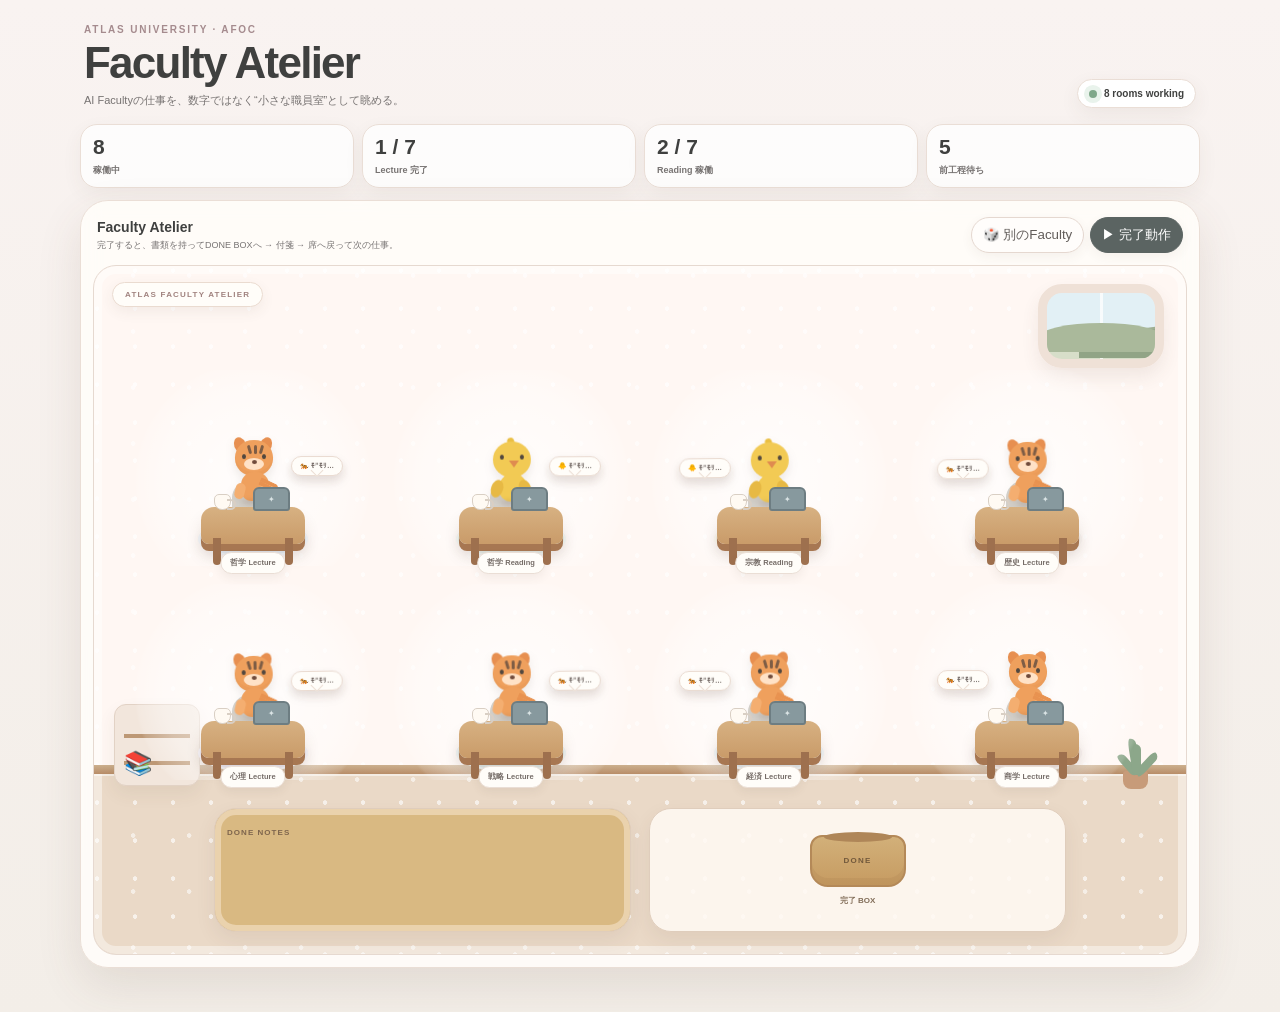
==== atelier-live.html @ aea3e211 "feat: add canonical live atelier wrapper" ====
<!doctype html>
<html lang="ja">
<head>
<meta charset="utf-8">
<meta name="viewport" content="width=device-width,initial-scale=1,viewport-fit=cover">
<title>AFOC Atelier — Live</title>
<style>
html,body{margin:0;min-height:100%;background:#f7f1ee}
#atelier{display:block;width:100%;border:0;min-height:100vh;background:#f7f1ee}
</style>
</head>
<body>
<iframe id="atelier" src="./atelier.html?bubble=side" title="Atlas Faculty Atelier"></iframe>
<script>
const frame=document.getElementById('atelier');
let state=null;
let selectedRoomId=null;

function esc(value){
  return String(value??'')
    .replaceAll('&','&amp;').replaceAll('<','&lt;').replaceAll('>','&gt;')
    .replaceAll('"','&quot;').replaceAll("'",'&#039;');
}

function resize(){
  try{frame.style.height=frame.contentDocument.documentElement.scrollHeight+'px'}catch(_){ }
}

function age(value){
  if(!value)return '未記録';
  const t=new Date(value).getTime();
  if(!Number.isFinite(t))return '未記録';
  const m=Math.max(0,Math.floor((Date.now()-t)/60000));
  if(m<1)return 'たった今';
  if(m<60)return `${m}分前`;
  const h=Math.floor(m/60);
  if(h<24)return `${h}時間前`;
  return `${Math.floor(h/24)}日前`;
}

function safeNotion(value){
  try{
    const u=new URL(value);
    if(u.protocol!=='https:')return '';
    if(u.hostname==='app.notion.com'||u.hostname==='notion.so'||u.hostname.endsWith('.notion.so'))return u.href;
  }catch(_){ }
  return '';
}

function roomHealth(id){return (state?.health||[]).find(x=>x.id===id)||null}
function roomCommands(id){return (state?.commands||[]).filter(x=>x.room_id===id)}
function roomInstance(id){
  const xs=(state?.instances||[]).filter(x=>x.room_id===id);
  return xs.find(x=>x.status==='active')||xs[0]||null;
}

function sourceLabel(room){
  if(room.state_source==='room_heartbeat')return '⚡ 開発室Live';
  if(room.state_source==='notion_canon')return '📚 Notion正本';
  return '⚪ 未検証';
}

function statusLabel(value){
  return ({waiting:'待機',ready:'READY',working:'実装中',checking:'確認中',approval_wait:'承認待ち',done:'完了',blocked:'BLOCKED',stalled:'STALLED',room_full:'ROOM FULL',handoff:'引継ぎ中',resuming:'再開中'})[value]||value||'未同期';
}

function healthLabel(value){
  return ({healthy:'🟢 healthy',quiet:'🟡 quiet',stalled:'🔴 stalled',unknown:'⚪ live未接続',waiting:'⏳ waiting',done:'✅ done',blocked:'⚠️ blocked',room_full:'📚 room full',handoff:'📦 handoff'})[value]||`⚪ ${value||'live未接続'}`;
}

function bubbleText(room,kind){
  const icon=kind==='chick'?'🐥':'🐅';
  const current=[room.current_course_code,room.current_unit].filter(Boolean).join('-');
  const health=roomHealth(room.id)?.health;
  const commands=roomCommands(room.id);
  const claimed=commands.filter(x=>x.status==='claimed').length;
  const queued=commands.filter(x=>x.status==='queued').length;
  let text;
  if(health==='stalled'&&!['done','waiting'].includes(room.status)) text='💤 STALLED';
  else{
    const labels={waiting:'⏳ 待機',ready:'✨ READY',working:`${icon} ${current?current+' ':''}ﾓﾘﾓﾘ…`,checking:'🔎 確認中',approval_wait:'🟨 承認待ち',done:'✅ 完了',blocked:'⚠️ BLOCKED',stalled:'💤 STALLED',room_full:'📚💦 ROOM FULL',handoff:'📦 引継ぎ中',resuming:'✨ 再開中'};
    text=labels[room.status]||`${icon} ${current?current+' ':''}ﾓﾘﾓﾘ…`;
    if(health==='quiet')text+=' · quiet';
  }
  if(claimed)text+=` 📮▶${claimed}`;
  if(queued)text+=` 📮${queued}`;
  return text;
}

function ensureDetail(doc){
  let card=doc.getElementById('afoc-live-detail');
  if(card)return card;
  card=doc.createElement('section');
  card.id='afoc-live-detail';
  card.hidden=true;
  card.addEventListener('click',e=>e.stopPropagation());
  doc.body.appendChild(card);
  doc.addEventListener('click',e=>{
    if(!card.hidden&&!e.target.closest('.pod')){
      card.hidden=true; selectedRoomId=null;
    }
  });
  return card;
}

function showDetail(roomId,pod){
  const doc=frame.contentDocument;
  if(!doc||!state)return;
  const room=(state.rooms||[]).find(x=>x.id===roomId);
  if(!room)return;
  const health=roomHealth(roomId);
  const commands=roomCommands(roomId);
  const instance=roomInstance(roomId);
  const card=ensureDetail(doc);
  const current=[room.current_course_code,room.current_unit].filter(Boolean).join('-')||'未同期';
  const notion=safeNotion(room.notion_page_url);
  const liveAt=health?.last_heartbeat_at||room.last_heartbeat_at;
  const sourceTime=room.state_source==='notion_canon'?room.canon_checked_at:liveAt;
  const active=commands.find(x=>x.status==='claimed');
  const queued=commands.filter(x=>x.status==='queued');

  const commandHtml=active||queued.length
    ? `<div class="cmds">${active?`<div class="cmd active">▶ ${esc(active.instruction)} <small>claimed</small></div>`:''}${queued.slice(0,4).map(x=>`<div class="cmd">📮 ${esc(x.instruction)} <small>queued</small></div>`).join('')}</div>`
    : '<span class="muted">なし</span>';

  card.innerHTML=`
    <button class="close" aria-label="閉じる">×</button>
    <div class="kicker">${esc(room.faculty_code)} · ${room.material_type==='reading'?'READING':'LECTURE'}</div>
    <h3>${esc(room.faculty_name)} ${room.material_type==='reading'?'Reading Book':'Lecture Book'}</h3>
    <div class="pills"><span>${esc(statusLabel(room.status))}</span><span>${esc(healthLabel(health?.health))}</span><span class="source ${esc(room.state_source)}">${esc(sourceLabel(room))}</span></div>
    <dl>
      <div><dt>現在地</dt><dd>${esc(current)}</dd></div>
      <div><dt>工程</dt><dd>${esc(room.current_phase||'未同期')}</dd></div>
      <div><dt>次</dt><dd>${esc(room.next_step||'未同期')}</dd></div>
      <div><dt>情報源</dt><dd>${esc(sourceLabel(room))} · ${esc(age(sourceTime))}</dd></div>
      <div><dt>開発室</dt><dd>${esc(instance?.room_label||room.room_name||'Live Room未登録')}${instance?` · ${esc(instance.status)}`:''}</dd></div>
      <div><dt>Live</dt><dd>${liveAt?esc(age(liveAt)):'heartbeat未接続'}</dd></div>
      <div><dt>指示</dt><dd>${commandHtml}</dd></div>
      ${room.sync_note?`<div><dt>同期メモ</dt><dd class="syncnote">${esc(room.sync_note)}</dd></div>`:''}
    </dl>
    ${notion?`<a class="notion" href="${esc(notion)}" target="_blank" rel="noopener noreferrer">↗ Notion正本を開く</a>`:''}
  `;
  card.querySelector('.close').onclick=()=>{card.hidden=true;selectedRoomId=null};

  const rect=pod.getBoundingClientRect();
  const width=Math.min(360,doc.documentElement.clientWidth-24);
  let left=rect.left+rect.width/2-width/2;
  left=Math.max(12,Math.min(left,doc.documentElement.clientWidth-width-12));
  card.style.width=width+'px';
  card.style.left=left+'px';
  card.style.top=(rect.bottom+12)+'px';
  card.hidden=false;
  selectedRoomId=roomId;
  setTimeout(resize,10);
}

function wirePods(doc){
  doc.querySelectorAll('.pod').forEach(pod=>{
    if(pod.dataset.afocLive==='1')return;
    const worker=pod.querySelector('.worker[id^="worker-"]');
    if(!worker)return;
    const id=worker.id.replace('worker-','');
    pod.dataset.afocLive='1';
    pod.tabIndex=0;
    pod.setAttribute('role','button');
    pod.setAttribute('aria-label',`${id} の詳細を開く`);
    const open=e=>{e.stopPropagation();showDetail(id,pod)};
    pod.addEventListener('click',open);
    pod.addEventListener('keydown',e=>{if(e.key==='Enter'||e.key===' '){e.preventDefault();open(e)}});
  });
}

function quickStats(doc,rooms){
  const activeStates=['ready','working','checking','approval_wait','resuming','handoff'];
  const active=rooms.filter(x=>activeStates.includes(x.status)).length;
  const canon=rooms.filter(x=>x.state_source==='notion_canon').length;
  const live=rooms.filter(x=>x.state_source==='room_heartbeat').length;
  const waiting=rooms.filter(x=>x.status==='waiting').length;
  const boxes=doc.querySelectorAll('.quick>div');
  const vals=[String(active),`📚 ${canon}`,`⚡ ${live}`,String(waiting)];
  boxes.forEach((box,i)=>{const b=box.querySelector('b');if(b&&vals[i]!=null)b.textContent=vals[i]});
}

function apply(payload){
  const doc=frame.contentDocument;
  if(!doc||!payload)return;
  state=payload;
  const rooms=Array.isArray(state.rooms)?state.rooms:[];
  wirePods(doc);
  quickStats(doc,rooms);

  rooms.forEach(room=>{
    const worker=doc.getElementById('worker-'+room.id);
    if(!worker)return;
    const kind=worker.classList.contains('chick')?'chick':'tiger';
    const bubble=worker.querySelector('.bubble');
    if(bubble)bubble.textContent=bubbleText(room,kind);
    worker.dataset.status=room.status||'';
    worker.dataset.health=roomHealth(room.id)?.health||'';
    worker.dataset.source=room.state_source||'';
    const name=worker.closest('.pod')?.querySelector('.name');
    if(name)name.textContent=`${room.faculty_name||room.faculty_code} ${room.material_type==='reading'?'Reading':'Lecture'}`;
  });

  const liveEl=doc.querySelector('.live');
  if(liveEl){
    const live=rooms.filter(x=>x.state_source==='room_heartbeat').length;
    const canon=rooms.filter(x=>x.state_source==='notion_canon').length;
    const attention=(state.health||[]).filter(x=>['quiet','stalled','blocked','room_full','handoff'].includes(x.health)).length;
    liveEl.innerHTML=`<i></i>⚡${live} live · 📚${canon} canon${attention?` · ${attention}要確認`:''}`;
  }

  const notes=doc.getElementById('notes');
  if(notes){
    notes.innerHTML='';
    (state.notes||[]).slice(0,6).forEach(note=>{
      const a=doc.createElement('a');
      a.className='note'; a.textContent='✓ '+note.title;
      a.href=note.notion_page_url; a.target='_blank'; a.rel='noopener noreferrer';
      a.title=note.subtitle||'Notion正本を開く';
      a.style.textDecoration='none'; a.style.color='inherit';
      notes.appendChild(a);
    });
  }

  if(selectedRoomId){
    const pod=doc.getElementById('worker-'+selectedRoomId)?.closest('.pod');
    if(pod)showDetail(selectedRoomId,pod);
  }
  resize();
}

frame.addEventListener('load',()=>{
  const doc=frame.contentDocument;
  const css=doc.createElement('style');
  css.textContent=`
    .bubble{top:18px!important;transform:none!important;z-index:30}
    .bubble:after{top:50%!important;bottom:auto!important;width:8px!important;height:8px!important;background:#fffdf9!important}
    .pod[role="button"]{cursor:pointer;outline:none}.pod[role="button"]:focus-visible{box-shadow:inset 0 0 0 2px rgba(91,100,98,.35)}
    .worker[data-health="stalled"]{filter:grayscale(.2);opacity:.72}.worker[data-health="quiet"]{opacity:.86}
    .worker[data-source="room_heartbeat"]{filter:drop-shadow(0 0 5px rgba(101,143,113,.16))}
    .worker[data-status="room_full"] .bubble,.worker[data-status="blocked"] .bubble{border-style:dashed!important}
    #afoc-live-detail{position:absolute;z-index:9999;background:rgba(255,253,250,.985);border:1px solid #e4d6cc;border-radius:20px;padding:15px;box-shadow:0 18px 42px rgba(70,50,38,.2);font-family:-apple-system,BlinkMacSystemFont,"Hiragino Sans",sans-serif;color:#4b4642;text-align:left}
    #afoc-live-detail[hidden]{display:none!important}#afoc-live-detail .close{position:absolute;right:9px;top:8px;border:0;background:transparent;font-size:19px;color:#8a7c75;cursor:pointer}#afoc-live-detail .kicker{font-size:7px;font-weight:900;letter-spacing:.14em;color:#9a827d;padding-right:24px}#afoc-live-detail h3{font-size:14px;margin:3px 26px 9px 0}#afoc-live-detail .pills{display:flex;gap:5px;flex-wrap:wrap;margin-bottom:10px}#afoc-live-detail .pills span{font-size:7px;font-weight:900;background:#f4ebe4;border:1px solid #e9dcd3;border-radius:999px;padding:5px 7px}#afoc-live-detail .pills .source.room_heartbeat{background:#e6f1e6;border-color:#cadfca}#afoc-live-detail .pills .source.notion_canon{background:#e8edf5;border-color:#d5ddeb}#afoc-live-detail dl{display:grid;gap:6px;margin:0}#afoc-live-detail dl>div{display:grid;grid-template-columns:66px 1fr;gap:8px;align-items:start}#afoc-live-detail dt{font-size:7px;color:#9a8a82;font-weight:900}#afoc-live-detail dd{margin:0;font-size:8px;line-height:1.45;font-weight:700;overflow-wrap:anywhere}#afoc-live-detail .muted{color:#9b918b;font-weight:500}#afoc-live-detail .cmds{display:grid;gap:4px}#afoc-live-detail .cmd{background:#fff5cf;border-radius:7px;padding:5px 6px;font-size:7px;font-weight:800}#afoc-live-detail .cmd.active{background:#e9f2e7}#afoc-live-detail .cmd small{opacity:.58;margin-left:4px}#afoc-live-detail .syncnote{background:#fff1e5;border-radius:8px;padding:6px}#afoc-live-detail .notion{display:block;margin-top:11px;text-align:center;text-decoration:none;background:#5b6462;color:#fff;border-radius:11px;padding:8px 10px;font-size:8px;font-weight:900}
    @media(min-width:721px){
      .pod:nth-child(4n+1) .bubble,.pod:nth-child(4n+2) .bubble{left:calc(50% + 38px)!important;right:auto!important}
      .pod:nth-child(4n+3) .bubble,.pod:nth-child(4n+4) .bubble{right:calc(50% + 38px)!important;left:auto!important}
    }
    @media(max-width:720px){
      .pod:nth-child(odd) .bubble{left:calc(50% + 30px)!important;right:auto!important}
      .pod:nth-child(even) .bubble{right:calc(50% + 30px)!important;left:auto!important}
    }
  `;
  doc.head.appendChild(css);
  wirePods(doc);
  if(state)apply(state);
  resize();
  try{new ResizeObserver(resize).observe(doc.body)}catch(_){ }
  setTimeout(resize,500);
});

window.addEventListener('message',event=>{
  if(event.origin!==window.location.origin)return;
  if(event.data?.type!=='afoc-state')return;
  apply(event.data.payload);
});
window.addEventListener('resize',resize);
</script>
</body>
</html>
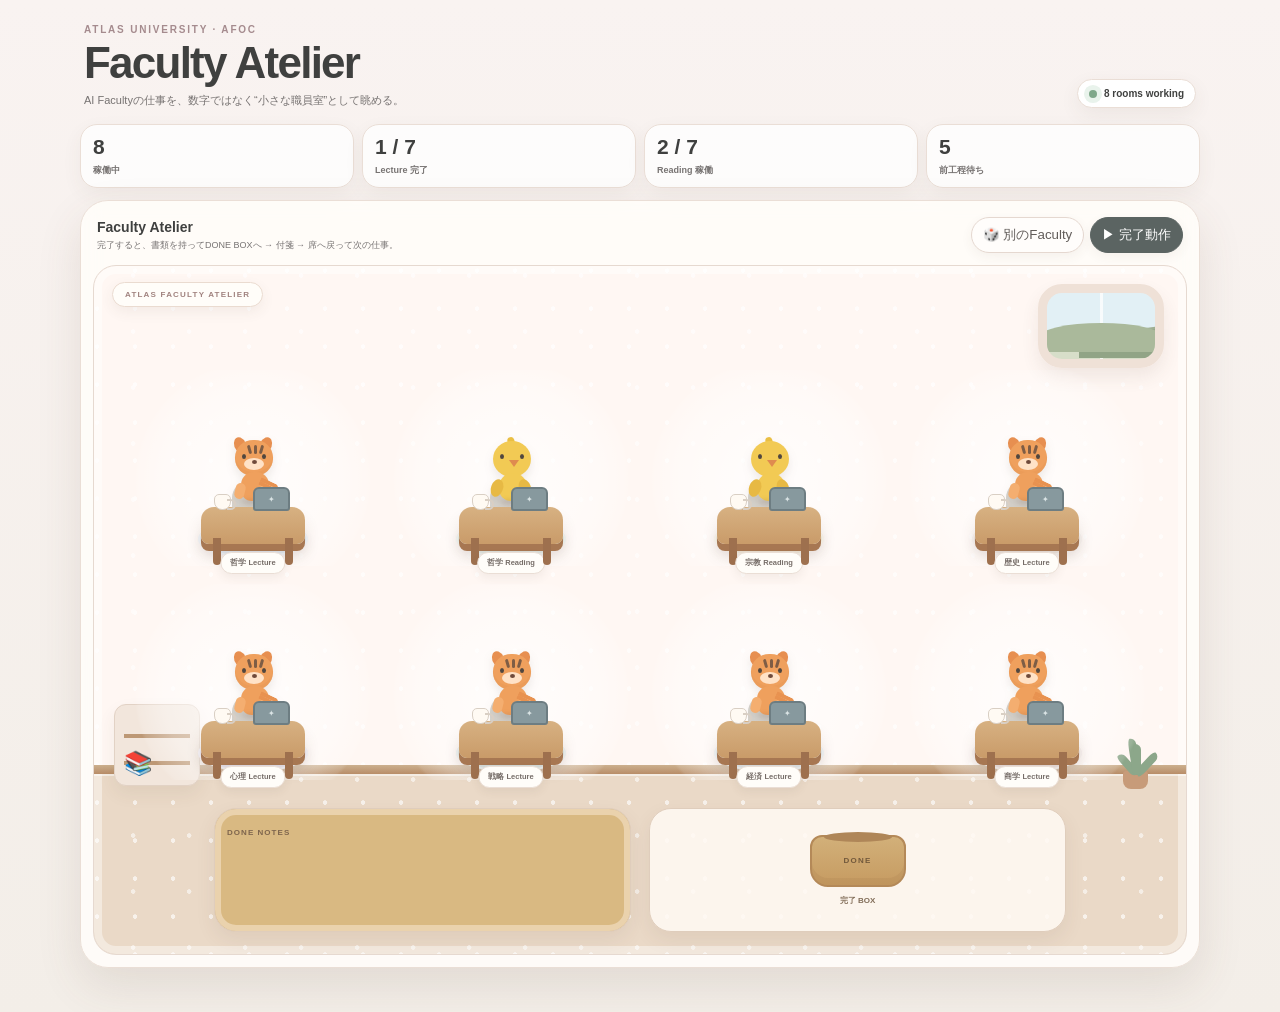
==== commit ec4a8513: "fix: prevent overlapping faculty speech bubbles" ====
--- a/atelier-live.html
+++ b/atelier-live.html
@@ -15,6 +15,8 @@
 const frame=document.getElementById('atelier');
 let state=null;
 let selectedRoomId=null;
+let bubbleRotationIndex=0;
+let bubbleRotationTimer=null;
 
 function esc(value){
   return String(value??'')
@@ -70,21 +72,83 @@
 
 function bubbleText(room,kind){
   const icon=kind==='chick'?'🐥':'🐅';
-  const current=[room.current_course_code,room.current_unit].filter(Boolean).join('-');
   const health=roomHealth(room.id)?.health;
   const commands=roomCommands(room.id);
   const claimed=commands.filter(x=>x.status==='claimed').length;
   const queued=commands.filter(x=>x.status==='queued').length;
+  const course=room.current_course_code||'';
   let text;
+
   if(health==='stalled'&&!['done','waiting'].includes(room.status)) text='💤 STALLED';
   else{
-    const labels={waiting:'⏳ 待機',ready:'✨ READY',working:`${icon} ${current?current+' ':''}ﾓﾘﾓﾘ…`,checking:'🔎 確認中',approval_wait:'🟨 承認待ち',done:'✅ 完了',blocked:'⚠️ BLOCKED',stalled:'💤 STALLED',room_full:'📚💦 ROOM FULL',handoff:'📦 引継ぎ中',resuming:'✨ 再開中'};
-    text=labels[room.status]||`${icon} ${current?current+' ':''}ﾓﾘﾓﾘ…`;
+    const labels={
+      waiting:'⏳ 待機',
+      ready:'✨ READY',
+      working:course?`${icon} ${course} 実装中`:`${icon} ﾓﾘﾓﾘ…`,
+      checking:'🔎 QA中',
+      approval_wait:'🟨 承認待ち',
+      done:'✅ 完了',
+      blocked:'⚠️ BLOCKED',
+      stalled:'💤 STALLED',
+      room_full:'📚 ROOM FULL',
+      handoff:'📦 引継ぎ中',
+      resuming:'✨ 再開中'
+    };
+    text=labels[room.status]||`${icon} ${course||'ﾓﾘﾓﾘ…'}`;
     if(health==='quiet')text+=' · quiet';
   }
-  if(claimed)text+=` 📮▶${claimed}`;
-  if(queued)text+=` 📮${queued}`;
+  if(claimed)text+=` ▶📮`;
+  else if(queued)text+=` 📮${queued}`;
   return text;
+}
+
+function isAttention(room){
+  const health=roomHealth(room.id)?.health;
+  return ['blocked','stalled','room_full','handoff'].includes(room.status)||health==='stalled';
+}
+
+function refreshBubbleVisibility(doc){
+  if(!doc||!state)return;
+  const roomMap=new Map((state.rooms||[]).map(room=>[room.id,room]));
+  const entries=[...doc.querySelectorAll('.pod')]
+    .map((pod,index)=>{
+      const worker=pod.querySelector('.worker[id^="worker-"]');
+      if(!worker)return null;
+      const id=worker.id.replace('worker-','');
+      const room=roomMap.get(id);
+      return room?{pod,worker,room,row:Math.floor(index/2)}:null;
+    })
+    .filter(Boolean);
+
+  entries.forEach(({worker})=>worker.dataset.bubbleVisible='false');
+  if(!entries.length)return;
+
+  const chosen=[];
+  const usedRows=new Set();
+  const addEntry=entry=>{
+    if(!entry||chosen.includes(entry)||usedRows.has(entry.row)||chosen.length>=2)return false;
+    chosen.push(entry); usedRows.add(entry.row); return true;
+  };
+
+  entries.filter(entry=>isAttention(entry.room)).forEach(addEntry);
+
+  const pool=entries.filter(entry=>!chosen.includes(entry));
+  if(pool.length){
+    const start=bubbleRotationIndex%pool.length;
+    for(let offset=0;offset<pool.length&&chosen.length<2;offset++){
+      addEntry(pool[(start+offset)%pool.length]);
+    }
+  }
+
+  chosen.forEach(({worker})=>worker.dataset.bubbleVisible='true');
+}
+
+function startBubbleRotation(){
+  if(bubbleRotationTimer)clearInterval(bubbleRotationTimer);
+  bubbleRotationTimer=setInterval(()=>{
+    bubbleRotationIndex+=1;
+    refreshBubbleVisibility(frame.contentDocument);
+  },4800);
 }
 
 function ensureDetail(doc){
@@ -194,13 +258,18 @@
     if(!worker)return;
     const kind=worker.classList.contains('chick')?'chick':'tiger';
     const bubble=worker.querySelector('.bubble');
-    if(bubble)bubble.textContent=bubbleText(room,kind);
+    if(bubble){
+      bubble.textContent=bubbleText(room,kind);
+      bubble.title=[room.current_course_code,room.current_unit,room.current_phase].filter(Boolean).join(' · ');
+    }
     worker.dataset.status=room.status||'';
     worker.dataset.health=roomHealth(room.id)?.health||'';
     worker.dataset.source=room.state_source||'';
     const name=worker.closest('.pod')?.querySelector('.name');
     if(name)name.textContent=`${room.faculty_name||room.faculty_code} ${room.material_type==='reading'?'Reading':'Lecture'}`;
   });
+
+  refreshBubbleVisibility(doc);
 
   const liveEl=doc.querySelector('.live');
   if(liveEl){
@@ -234,7 +303,8 @@
   const doc=frame.contentDocument;
   const css=doc.createElement('style');
   css.textContent=`
-    .bubble{top:18px!important;transform:none!important;z-index:30}
+    .bubble{top:18px!important;transform:none!important;z-index:30;max-width:132px!important;overflow:hidden!important;text-overflow:ellipsis!important;white-space:nowrap!important;opacity:0!important;visibility:hidden!important;pointer-events:none!important;transition:opacity .28s ease,visibility .28s ease!important}
+    .worker[data-bubble-visible="true"] .bubble{opacity:1!important;visibility:visible!important}
     .bubble:after{top:50%!important;bottom:auto!important;width:8px!important;height:8px!important;background:#fffdf9!important}
     .pod[role="button"]{cursor:pointer;outline:none}.pod[role="button"]:focus-visible{box-shadow:inset 0 0 0 2px rgba(91,100,98,.35)}
     .worker[data-health="stalled"]{filter:grayscale(.2);opacity:.72}.worker[data-health="quiet"]{opacity:.86}
@@ -247,6 +317,7 @@
       .pod:nth-child(4n+3) .bubble,.pod:nth-child(4n+4) .bubble{right:calc(50% + 38px)!important;left:auto!important}
     }
     @media(max-width:720px){
+      .bubble{max-width:118px!important}
       .pod:nth-child(odd) .bubble{left:calc(50% + 30px)!important;right:auto!important}
       .pod:nth-child(even) .bubble{right:calc(50% + 30px)!important;left:auto!important}
     }
@@ -254,6 +325,8 @@
   doc.head.appendChild(css);
   wirePods(doc);
   if(state)apply(state);
+  refreshBubbleVisibility(doc);
+  startBubbleRotation();
   resize();
   try{new ResizeObserver(resize).observe(doc.body)}catch(_){ }
   setTimeout(resize,500);
@@ -267,4 +340,4 @@
 window.addEventListener('resize',resize);
 </script>
 </body>
-</html>
+</html>
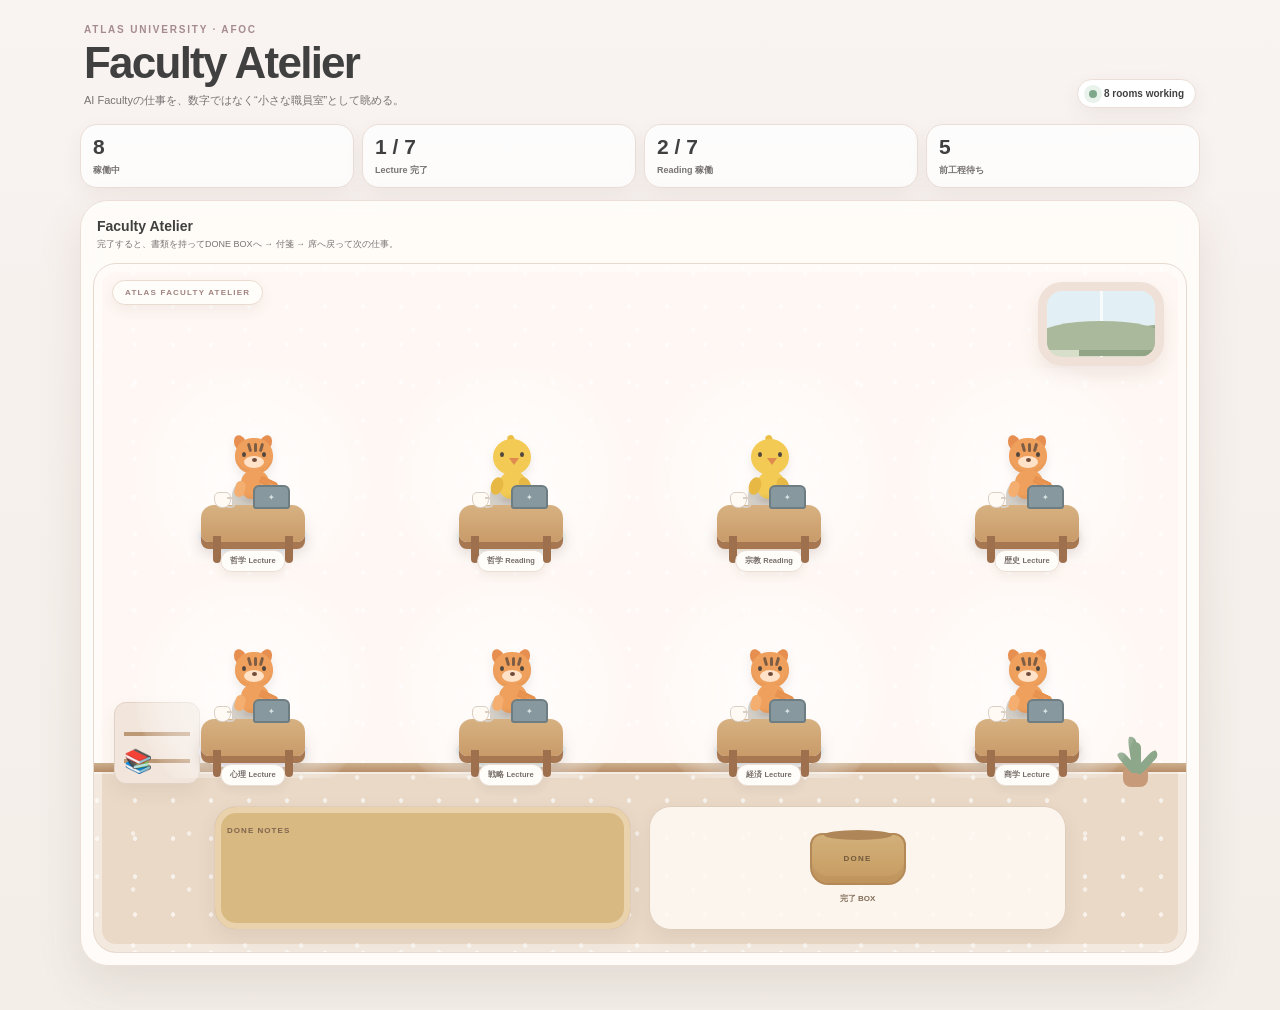
==== commit 2f89a032: "feat: drive DONE BOX animation from live completion events" ====
--- a/atelier-live.html
+++ b/atelier-live.html
@@ -13,10 +13,17 @@
 <iframe id="atelier" src="./atelier.html?bubble=side" title="Atlas Faculty Atelier"></iframe>
 <script>
 const frame=document.getElementById('atelier');
+const roomOrder=['phl-lb','phl-rb','rel-rb','his-lb','psy-lb','str-lb','eco-lb','bus-lb'];
 let state=null;
 let selectedRoomId=null;
 let bubbleRotationIndex=0;
 let bubbleRotationTimer=null;
+let completionInitialized=false;
+let knownCompletionIds=new Set();
+let suppressedNoteIds=new Set();
+let completionQueue=[];
+let completionPlaying=false;
+let completionWorkerId=null;
 
 function esc(value){
   return String(value??'')
@@ -130,6 +137,11 @@
     chosen.push(entry); usedRows.add(entry.row); return true;
   };
 
+  if(completionWorkerId){
+    const completionEntry=entries.find(entry=>entry.room.id===completionWorkerId);
+    addEntry(completionEntry);
+  }
+
   entries.filter(entry=>isAttention(entry.room)).forEach(addEntry);
 
   const pool=entries.filter(entry=>!chosen.includes(entry));
@@ -156,6 +168,7 @@
   if(card)return card;
   card=doc.createElement('section');
   card.id='afoc-live-detail';
+  card.className='afoc-detail';
   card.hidden=true;
   card.addEventListener('click',e=>e.stopPropagation());
   doc.body.appendChild(card);
@@ -237,17 +250,154 @@
 function quickStats(doc,rooms){
   const activeStates=['ready','working','checking','approval_wait','resuming','handoff'];
   const active=rooms.filter(x=>activeStates.includes(x.status)).length;
-  const canon=rooms.filter(x=>x.state_source==='notion_canon').length;
+  const canon=rooms.filter(x=>Boolean(x.canon_checked_at)).length;
   const live=rooms.filter(x=>x.state_source==='room_heartbeat').length;
   const waiting=rooms.filter(x=>x.status==='waiting').length;
   const boxes=doc.querySelectorAll('.quick>div');
   const vals=[String(active),`📚 ${canon}`,`⚡ ${live}`,String(waiting)];
-  boxes.forEach((box,i)=>{const b=box.querySelector('b');if(b&&vals[i]!=null)b.textContent=vals[i]});
+  const labels=['稼働中','正本確認済み','Live接続','前工程待ち'];
+  boxes.forEach((box,i)=>{
+    const b=box.querySelector('b');
+    const span=box.querySelector('span');
+    if(b&&vals[i]!=null)b.textContent=vals[i];
+    if(span&&labels[i]!=null)span.textContent=labels[i];
+  });
+}
+
+function renderNotes(doc,notesList){
+  const notes=doc?.getElementById('notes');
+  if(!notes)return;
+  notes.innerHTML='';
+  (notesList||[])
+    .filter(note=>!suppressedNoteIds.has(note.id))
+    .slice(0,6)
+    .forEach(note=>{
+      const a=doc.createElement('a');
+      a.className='note';
+      a.textContent='✓ '+note.title;
+      a.href=note.notion_page_url;
+      a.target='_blank';
+      a.rel='noopener noreferrer';
+      a.title=note.subtitle||'Notion正本を開く';
+      a.style.textDecoration='none';
+      a.style.color='inherit';
+      notes.appendChild(a);
+    });
+}
+
+function registerCompletionEvents(notesList){
+  const chronological=[...(notesList||[])].sort((a,b)=>new Date(a.completed_at)-new Date(b.completed_at));
+  if(!completionInitialized){
+    chronological.forEach(note=>knownCompletionIds.add(note.id));
+    completionInitialized=true;
+    return;
+  }
+
+  const fresh=chronological.filter(note=>!knownCompletionIds.has(note.id)&&roomOrder.includes(note.room_id));
+  fresh.forEach(note=>{
+    knownCompletionIds.add(note.id);
+    suppressedNoteIds.add(note.id);
+    completionQueue.push(note);
+  });
+  if(fresh.length)drainCompletionQueue();
+}
+
+async function animateCompletionNote(note){
+  const doc=frame.contentDocument;
+  const worker=doc?.getElementById('worker-'+note.room_id);
+  const done=doc?.getElementById('donezone');
+  const room=doc?.getElementById('room');
+  if(!doc||!worker||!done||!room){
+    suppressedNoteIds.delete(note.id);
+    renderNotes(doc,state?.notes||[]);
+    return;
+  }
+
+  completionWorkerId=note.room_id;
+  refreshBubbleVisibility(doc);
+
+  const bubble=worker.querySelector('.bubble');
+  const roomState=(state?.rooms||[]).find(x=>x.id===note.room_id);
+  const kind=worker.classList.contains('chick')?'chick':'tiger';
+  const workerRect=worker.getBoundingClientRect();
+  const doneRect=done.getBoundingClientRect();
+  const dx=doneRect.left+doneRect.width/2-(workerRect.left+workerRect.width/2);
+  const dy=doneRect.top+22-workerRect.top;
+  const scale=(frame.contentWindow?.innerWidth||window.innerWidth)<=720?.88:1;
+
+  worker.classList.remove('working');
+  worker.classList.add('carrying');
+  worker.style.zIndex=50;
+  if(bubble)bubble.textContent='📄 完了！';
+  await new Promise(r=>setTimeout(r,420));
+
+  worker.classList.add('walking');
+  const go=worker.animate([
+    {transform:`translateX(-50%) scale(${scale}) translate(0,0)`},
+    {transform:`translateX(-50%) scale(${scale}) translate(${dx*.48}px,${dy*.08}px)`},
+    {transform:`translateX(-50%) scale(${scale}) translate(${dx}px,${dy}px)`}
+  ],{duration:1550,easing:'cubic-bezier(.35,.03,.2,1)',fill:'forwards'});
+  await go.finished;
+
+  worker.classList.remove('walking');
+  if(bubble)bubble.textContent='ｽﾎﾟｯ';
+  done.classList.add('afoc-drop');
+  await new Promise(r=>setTimeout(r,360));
+  done.classList.remove('afoc-drop');
+  worker.classList.remove('carrying');
+
+  suppressedNoteIds.delete(note.id);
+  renderNotes(doc,state?.notes||[]);
+  if(bubble)bubble.textContent='🟨 できたよー！';
+  try{frame.contentWindow.say?.(note.title+' ✨')}catch(_){ }
+  await new Promise(r=>setTimeout(r,700));
+
+  worker.classList.add('walking');
+  if(bubble)bubble.textContent='ﾄｺﾄｺ…';
+  const back=worker.animate([
+    {transform:`translateX(-50%) scale(${scale}) translate(${dx}px,${dy}px)`},
+    {transform:`translateX(-50%) scale(${scale}) translate(${dx*.48}px,${dy*.08}px)`},
+    {transform:`translateX(-50%) scale(${scale}) translate(0,0)`}
+  ],{duration:1550,easing:'cubic-bezier(.35,.03,.2,1)',fill:'forwards'});
+  await back.finished;
+
+  go.cancel();
+  back.cancel();
+  worker.classList.remove('walking');
+  worker.style.zIndex=7;
+
+  if(roomState?.status==='done'){
+    if(bubble)bubble.textContent='✅ 完了';
+  }else{
+    worker.classList.add('working');
+    if(bubble)bubble.textContent=(kind==='chick'?'🐥':'🐅')+' 次ﾉ仕事！';
+    await new Promise(r=>setTimeout(r,650));
+    if(bubble)bubble.textContent=bubbleText(roomState||{id:note.room_id,status:'working'},kind);
+  }
+
+  completionWorkerId=null;
+  refreshBubbleVisibility(doc);
+  renderNotes(doc,state?.notes||[]);
+}
+
+async function drainCompletionQueue(){
+  if(completionPlaying)return;
+  completionPlaying=true;
+  try{
+    while(completionQueue.length){
+      const note=completionQueue.shift();
+      await animateCompletionNote(note);
+      await new Promise(r=>setTimeout(r,220));
+    }
+  }finally{
+    completionPlaying=false;
+  }
 }
 
 function apply(payload){
   const doc=frame.contentDocument;
   if(!doc||!payload)return;
+  registerCompletionEvents(payload.notes||[]);
   state=payload;
   const rooms=Array.isArray(state.rooms)?state.rooms:[];
   wirePods(doc);
@@ -258,7 +408,7 @@
     if(!worker)return;
     const kind=worker.classList.contains('chick')?'chick':'tiger';
     const bubble=worker.querySelector('.bubble');
-    if(bubble){
+    if(bubble&&completionWorkerId!==room.id){
       bubble.textContent=bubbleText(room,kind);
       bubble.title=[room.current_course_code,room.current_unit,room.current_phase].filter(Boolean).join(' · ');
     }
@@ -274,23 +424,12 @@
   const liveEl=doc.querySelector('.live');
   if(liveEl){
     const live=rooms.filter(x=>x.state_source==='room_heartbeat').length;
-    const canon=rooms.filter(x=>x.state_source==='notion_canon').length;
+    const canon=rooms.filter(x=>Boolean(x.canon_checked_at)).length;
     const attention=(state.health||[]).filter(x=>['quiet','stalled','blocked','room_full','handoff'].includes(x.health)).length;
     liveEl.innerHTML=`<i></i>⚡${live} live · 📚${canon} canon${attention?` · ${attention}要確認`:''}`;
   }
 
-  const notes=doc.getElementById('notes');
-  if(notes){
-    notes.innerHTML='';
-    (state.notes||[]).slice(0,6).forEach(note=>{
-      const a=doc.createElement('a');
-      a.className='note'; a.textContent='✓ '+note.title;
-      a.href=note.notion_page_url; a.target='_blank'; a.rel='noopener noreferrer';
-      a.title=note.subtitle||'Notion正本を開く';
-      a.style.textDecoration='none'; a.style.color='inherit';
-      notes.appendChild(a);
-    });
-  }
+  renderNotes(doc,state.notes||[]);
 
   if(selectedRoomId){
     const pod=doc.getElementById('worker-'+selectedRoomId)?.closest('.pod');
@@ -303,6 +442,7 @@
   const doc=frame.contentDocument;
   const css=doc.createElement('style');
   css.textContent=`
+    .bar .buttons{display:none!important}
     .bubble{top:18px!important;transform:none!important;z-index:30;max-width:132px!important;overflow:hidden!important;text-overflow:ellipsis!important;white-space:nowrap!important;opacity:0!important;visibility:hidden!important;pointer-events:none!important;transition:opacity .28s ease,visibility .28s ease!important}
     .worker[data-bubble-visible="true"] .bubble{opacity:1!important;visibility:visible!important}
     .bubble:after{top:50%!important;bottom:auto!important;width:8px!important;height:8px!important;background:#fffdf9!important}
@@ -310,6 +450,8 @@
     .worker[data-health="stalled"]{filter:grayscale(.2);opacity:.72}.worker[data-health="quiet"]{opacity:.86}
     .worker[data-source="room_heartbeat"]{filter:drop-shadow(0 0 5px rgba(101,143,113,.16))}
     .worker[data-status="room_full"] .bubble,.worker[data-status="blocked"] .bubble{border-style:dashed!important}
+    .donezone.afoc-drop{animation:afocBoxDrop .42s ease}
+    @keyframes afocBoxDrop{0%,100%{transform:scale(1)}45%{transform:scale(1.045) rotate(-.5deg)}}
     #afoc-live-detail{position:absolute;z-index:9999;background:rgba(255,253,250,.985);border:1px solid #e4d6cc;border-radius:20px;padding:15px;box-shadow:0 18px 42px rgba(70,50,38,.2);font-family:-apple-system,BlinkMacSystemFont,"Hiragino Sans",sans-serif;color:#4b4642;text-align:left}
     #afoc-live-detail[hidden]{display:none!important}#afoc-live-detail .close{position:absolute;right:9px;top:8px;border:0;background:transparent;font-size:19px;color:#8a7c75;cursor:pointer}#afoc-live-detail .kicker{font-size:7px;font-weight:900;letter-spacing:.14em;color:#9a827d;padding-right:24px}#afoc-live-detail h3{font-size:14px;margin:3px 26px 9px 0}#afoc-live-detail .pills{display:flex;gap:5px;flex-wrap:wrap;margin-bottom:10px}#afoc-live-detail .pills span{font-size:7px;font-weight:900;background:#f4ebe4;border:1px solid #e9dcd3;border-radius:999px;padding:5px 7px}#afoc-live-detail .pills .source.room_heartbeat{background:#e6f1e6;border-color:#cadfca}#afoc-live-detail .pills .source.notion_canon{background:#e8edf5;border-color:#d5ddeb}#afoc-live-detail dl{display:grid;gap:6px;margin:0}#afoc-live-detail dl>div{display:grid;grid-template-columns:66px 1fr;gap:8px;align-items:start}#afoc-live-detail dt{font-size:7px;color:#9a8a82;font-weight:900}#afoc-live-detail dd{margin:0;font-size:8px;line-height:1.45;font-weight:700;overflow-wrap:anywhere}#afoc-live-detail .muted{color:#9b918b;font-weight:500}#afoc-live-detail .cmds{display:grid;gap:4px}#afoc-live-detail .cmd{background:#fff5cf;border-radius:7px;padding:5px 6px;font-size:7px;font-weight:800}#afoc-live-detail .cmd.active{background:#e9f2e7}#afoc-live-detail .cmd small{opacity:.58;margin-left:4px}#afoc-live-detail .syncnote{background:#fff1e5;border-radius:8px;padding:6px}#afoc-live-detail .notion{display:block;margin-top:11px;text-align:center;text-decoration:none;background:#5b6462;color:#fff;border-radius:11px;padding:8px 10px;font-size:8px;font-weight:900}
     @media(min-width:721px){
